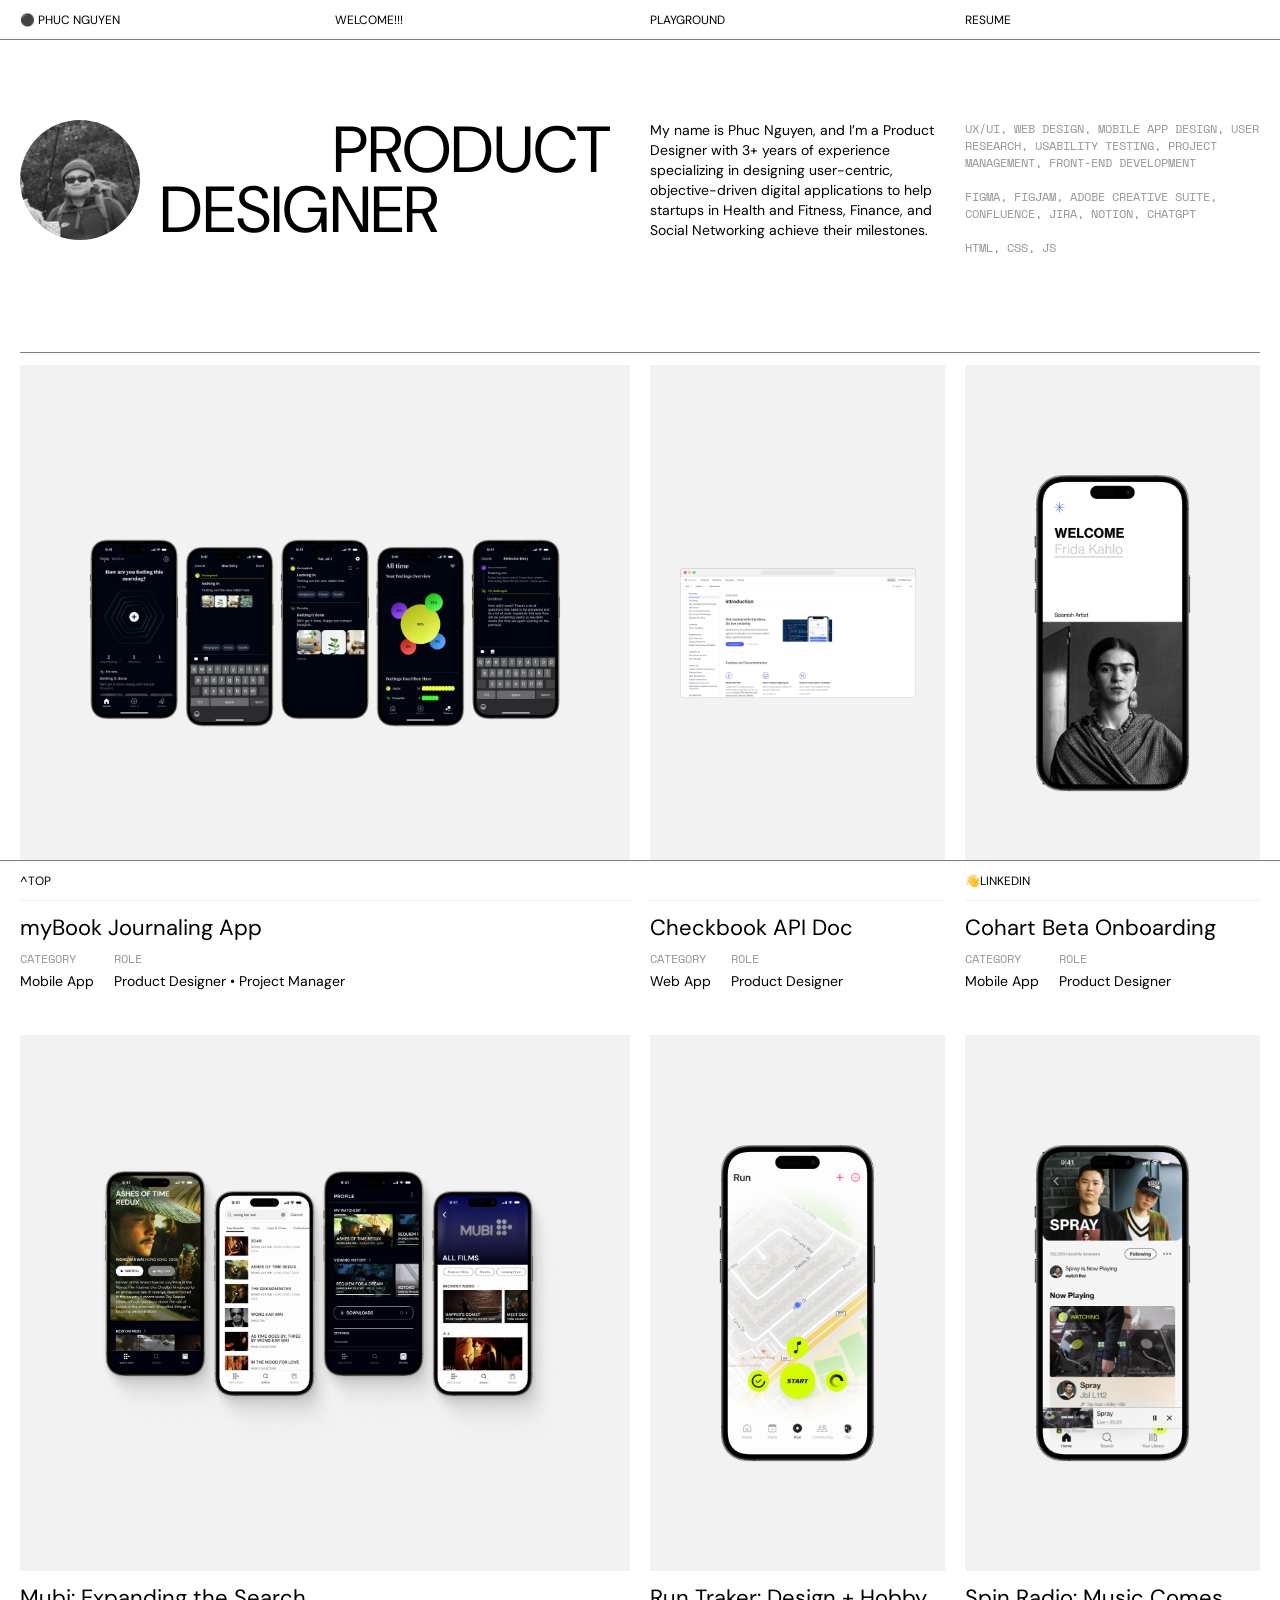
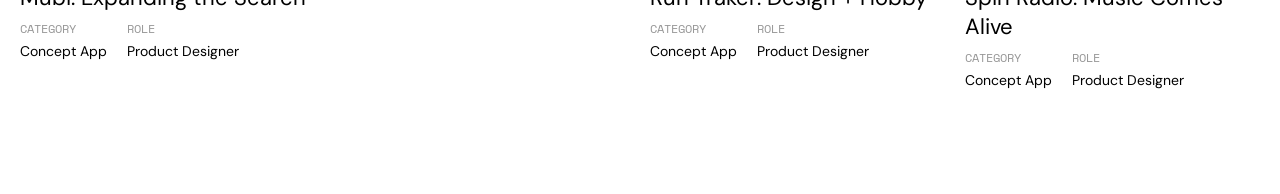
==== index.html @ a7c5190d "tab icon" ====
<!DOCTYPE html>
<html lang="en">

<head>
    <meta charset="UTF-8">
    <meta name="viewport" content="width=device-width, initial-scale=1.0">
    <title>Welcome</title>
    <link rel="stylesheet" href="./css/stylesheet.css">
    <link rel="preconnect" href="https://fonts.googleapis.com">
    <link rel="preconnect" href="https://fonts.gstatic.com" crossorigin>
    <link rel="preconnect" href="https://fonts.googleapis.com">
    <link rel="preconnect" href="https://fonts.gstatic.com" crossorigin>
    <link
        href="https://fonts.googleapis.com/css2?family=DM+Sans:ital,opsz,wght@0,9..40,100..1000;1,9..40,100..1000&family=Outfit:wght@100..900&family=Space+Mono:ital,wght@0,400;0,700;1,400;1,700&display=swap"
        rel="stylesheet">
    <link rel="preconnect" href="https://fonts.googleapis.com">
    <link rel="preconnect" href="https://fonts.gstatic.com" crossorigin>
    <link
        href="https://fonts.googleapis.com/css2?family=Outfit:wght@100..900&family=Space+Mono:ital,wght@0,400;0,700;1,400;1,700&display=swap"
        rel="stylesheet">
    <link rel="preconnect" href="https://fonts.googleapis.com">
    <link rel="preconnect" href="https://fonts.gstatic.com" crossorigin>
    <link href="https://fonts.googleapis.com/css2?family=Outfit:wght@100..900&display=swap" rel="stylesheet">

    <!-- Apple Touch Icons for iOS -->
    <link rel="apple-touch-icon" sizes="180x180" href="img/icon.png">
    <link rel="apple-touch-icon" sizes="120x120" href="img/icon.png">

    <!-- Favicon for Browsers -->
    <link rel="icon" href="img/icon.png" type="image/png">


</head>
<!--Can see on page-->

<body>
    <header>
        <nav class="top-nav">
            <div class="nav-item"><a href="index.html">⚫️ PHUC NGUYEN</a></div>
            <p class="h4">WELCOME!!!</p>
            <div class="nav-item"><a
                    href="https://www.figma.com/design/P93TA4HrNwf5TH4MnhS6Tv/Phuc-Nguyen%2FPortfolio?node-id=2656-624&t=YfxpwWRoj7cGax7I-1"
                    target="_blank">PLAYGROUND</a></div>
            <div class="nav-item"><a href="img/Phuc Nguyen Resume.pdf" target="_blank">RESUME</a></div>
        </nav>
    </header>

    <!--Hero-->
    <section class="hero">
        <div class="intro">
            <!-- <div class="hero-image"> -->
            <img src="img/landing/me.jpg" class="hero-image">
        <div class="intro-text">
            <h1 class="h1 product">PRODUCT</h1>
            <h1 class="h1 designer">DESIGNER</h1>
        </div>


        </div>

        <!-- <br> -->
        <!-- <div class="h1">
           Product Designer
           <p>Designer</p>

        </div> --> 

        <p class="p">
            My name is Phuc Nguyen, and I’m a Product Designer with 3+ years of experience specializing
            in designing user-centric, objective-driven digital applications to help startups in Health
            and Fitness, Finance, and Social Networking achieve their milestones.</p>
        <ul class="h3">
            <li>UX/UI, Web Design, Mobile App Design, User Research, Usability Testing,
                Project Management, front-end development</li>
            <br>
            <li>Figma, Figjam, Adobe Creative Suite, Confluence, Jira, Notion, ChatGPT</li>
            <br>
            <li>html, css, js</li>
        </ul>
        </div>
    </section>

    <div class="hairline"></div> <!-- Hairline -->

    <!--Works-->
    <div class="work" style="margin-bottom: 40px;">

        <!-- work 1 -->
        <a href="mybook.html" class="work-container"> <!-- Add your link here -->
            <div class="img-container"> <!-- image -->
                <img src="img/landing/mybook.png" class="img" alt="">
            </div>
            <div class="text-container">
                <h2 class="h2">myBook Journaling App</h2>
                <div>
                    <ul>
                        <div class="ul">
                            <li class="h3">category</li>
                            <li class="p">Mobile App</li>
                        </div>
                        <div class="ul">
                            <li class="h3">role</li>
                            <li class="p">Product Designer • Project Manager</li>
                        </div>
                    </ul>
                </div>
            </div>
        </a>

        <!-- work 2 -->
        <a href="checkbook.html" class="work-container">
            <div class="img-container"> <!-- image -->
                <img src="img/landing/checkbook.png" class="img" alt="">
            </div>
            <div class="text-container">
                <h2 class="h2">Checkbook API Doc</h2>
                <div>
                    <ul>
                        <div class="ul">
                            <li class="h3">category</li>
                            <li class="p">Web App</li>
                        </div>
                        <div class="ul">
                            <li class="h3">role</li>
                            <li class="p">Product Designer</li>
                        </div>
                    </ul>
                </div>
            </div>
        </a>

        <!-- work 3 -->
        <a href="cohart.html" class="work-container">
            <div class="img-container"> <!-- image -->
                <img src="img/landing/cohart.png" class="img-phone" alt="">
            </div>
            <div class="text-container">
                <h2 class="h2">Cohart Beta Onboarding</h2>
                <div>
                    <ul>
                        <div class="ul">
                            <li class="h3">category</li>
                            <li class="p">Mobile App</li>
                        </div>
                        <div class="ul">
                            <li class="h3">role</li>
                            <li class="p">Product Designer</li>
                        </div>
                    </ul>
                </div>
            </div>
        </a>

        <!-- playground 1 -->
        <a href="https://www.figma.com/proto/P93TA4HrNwf5TH4MnhS6Tv/Phuc-Nguyen%2FPortfolio?node-id=1320-163&node-type=frame&t=c5INJqSj7ePVkSv0-1&scaling=scale-down-width&content-scaling=fixed&page-id=1320%3A162&starting-point-node-id=1320%3A163"
            target="_blank" class="work-container">
            <div class="img-container"> <!-- image -->
                <img src="img/landing/mubi.png" class="img" alt="">
            </div>
            <div class="text-container">
                <h2 class="h2">Mubi: Expanding the Search</h2>
                <div>
                    <ul>
                        <div class="ul">
                            <li class="h3">category</li>
                            <li class="p">Concept App</li>
                        </div>
                        <div class="ul">
                            <li class="h3">role</li>
                            <li class="p">Product Designer</li>
                        </div>
                    </ul>
                </div>
            </div>
        </a>
        <!-- playground 2 -->
        <a href="https://www.figma.com/proto/P93TA4HrNwf5TH4MnhS6Tv/Phuc-Nguyen%2FPortfolio?node-id=1816-408&node-type=frame&t=MSWX84ubaeGsypsk-1&scaling=scale-down-width&content-scaling=fixed&page-id=1816%3A287"
            target="_blank" class="work-container">
            <div class="img-container"> <!-- image -->
                <img src="img/landing/run.png" class="img-phone" alt="">
            </div>
            <div class="text-container">
                <h2 class="h2">Run Traker: Design + Hobby</h2>
                <div>
                    <ul>
                        <div class="ul">
                            <li class="h3">category</li>
                            <li class="p">Concept App</li>
                        </div>
                        <div class="ul">
                            <li class="h3">role</li>
                            <li class="p">Product Designer</li>
                        </div>
                    </ul>
                </div>
            </div>
        </a>

        <!-- playground 3 -->
        <a href="https://www.figma.com/proto/P93TA4HrNwf5TH4MnhS6Tv/Phuc-Nguyen%2FPortfolio?node-id=1107-393&node-type=frame&t=olcJNpXQMCmKsLoS-1&scaling=scale-down-width&content-scaling=fixed&page-id=886%3A209"
            target="_blank" class="work-container">
            <div class="img-container"> <!-- image -->
                <img src="img/landing/spin.png" class="img-phone" alt="">
            </div>
            <div class="text-container">
                <h2 class="h2">Spin Radio: Music Comes Alive</h2>
                <div>
                    <ul>
                        <div class="ul">
                            <li class="h3">category</li>
                            <li class="p">Concept App</li>
                        </div>
                        <div class="ul">
                            <li class="h3">role</li>
                            <li class="p">Product Designer</li>
                        </div>
                    </ul>
                </div>
            </div>
        </a>
    </div>



    <!--footer-->
    <footer class="footer-nav">
        <div class="nav-button">
            <p class="h4">^TOP</p>
        </div>
        <div class="nav-item"><a href="_blank"></a></div>
        <div class="nav-item"><a href="_blank"></a></div>
        <div class="nav-item"><a href="https://www.linkedin.com/in/phucngyn/" target="_blank">👋LINKEDIN</a></div>
    </footer>

    <script src="js/index.js">
        document.querySelector('.nav-button').addEventListener('click', function () {
            window.scrollTo({
                top: 0,
                behavior: 'smooth'
            });
        });
    </script>




    </section>

</html>
---- css/stylesheet.css ----
body {
    background-color: #ffffff;
    margin: 0;
    padding: 0;
}

.h1 {
    font-size: 65px;
    font-weight: 400;
    font-family: 'dm sans';
    line-height: 60px;
    color: #000000;
    margin: 0;
}

.checkbook-h1 {
    font-size: 65px;
    font-weight: 400;
    font-family: 'dm sans';
    line-height: 60px;
    color: #000000;
    margin: 0;
}


.h2 {
    font-size: 22px;
    font-weight: 400;
    font-family: 'dm sans';
    color: #000;
    margin-top: 12px;
    margin-bottom: 8px;
}

.h3 {
    text-transform: uppercase;
    font-size: 12px;
    font-weight: 400;
    font-family: 'space mono';
    line-height: auto;
    color: #979797;
    margin-bottom: 4px;
}

.h4 {
    text-transform: uppercase;
    font-size: 12px;
    font-weight: 400;
    font-family: 'dm sans';
    line-height: auto;
    color: #000
}

.p {
    font-size: 14px;
    font-weight: 400;
    font-family: 'dm sans';
    line-height: 20px;
    margin-bottom: 4px;
    margin-top: 0px;
    color: #000
}

ul {
    list-style-type: none;
    /* Removes bullet points */
    padding-left: 0;
    /* Optionally remove default padding */
    margin: 0;
    /* Optionally remove default margin */
    gap: 8px;
}

ol {
    list-style-type: none;
    padding: 0;
    margin: 0;
}

.hairline {
    padding: 0px;
    height: 1px;
    background-color: #808080;
    margin: 12px 20px;

}

.footer-nav {
    display: grid;
    /* Change to flex for easier padding control */
    grid-template-columns: repeat(4, 1fr);
    gap: 20px;

    align-items: center;

    position: fixed;
    bottom: 0;

    padding: 0 20px;
    width: 100%;
    height: 40px;
    box-sizing: border-box;
    /* Apply this globally */

    background-color: #ffffff;
    border-top: 1px solid #808080;
}


.top-nav {
    display: grid;
    grid-template-columns: repeat(4, 1fr);
    gap: 20px;

    position: fixed;
    top: 0;

    width: 100%;
    height: 40px;
    padding: 0px 20px;
    box-sizing: border-box;

    background-color: #ffffff;
    align-items: center;
    border-bottom: 1px solid #808080;
    z-index: 1000;
}

.nav-item {
    font-size: 12px;
    font-family: 'dm sans';
    font-weight: 400;
    text-decoration: none;
    color: #000;
}

.nav-item a {
    text-decoration: none;
    color: #000000;
}

.nav-item:hover {
    text-decoration: underline;
    /* Underline on hover */
}

.nav-button {
    background: none;
    /* Remove default button styles */
    border: none;
    /* Remove border */
    cursor: pointer;
    /* Change cursor to pointer */
    font-size: inherit;
    /* Inherit font size from parent */
    text-decoration: none;
    /* Remove underline from text */
    color: #000;
    /* Set the text color */
}

.nav-button:hover {
    text-decoration: underline;
    /* Underline on hover */
}

.hero {
    display: grid;
    /* Use grid layout */
    /* grid-template-columns: repeat(4, 1fr); */
    grid-template-columns:calc(50% - 10px) calc(25% - 15px) calc(25% - 15px);

    /* Four equal columns */
    gap: 20px;
    /* Space between the columns */

    margin-top: 40px;
    padding: 80px 20px;
    box-sizing: border-box;

    width: 100%;
    /* Full width of the container */
    background-color: #fff;
}

/* .container {
    width: 100%;
    padding-left: 20px;
    background-color: #ff0000;
} */

.intro {
    display: flex;
    align-items: top;
    padding-right: 20px;
    gap: 20px;
}


.intro-text {
    display: flex;
    flex-direction: column; /* Stack "Product" and "Designer" vertically */
    justify-content: flex-start;
    flex-grow: 1; /* Ensures this div grows to fill available space */
    /* z-index: 1; */
}

.product {
    text-align: right;
}

.designer {
    text-align: left;
}

work.hero {
    width: 100%;
    height: 720px;
    object-fit: contain;

}

.hero-image {
    width: 120px;
    height: 120px;
    background-color: #000000;
    border-radius: 50%;
    /* position: absolute; */
    z-index: 2;
    /* overflow: hidden; */
}

.hero-image img {
    width: 100%;
    height: 100%;
    object-fit: cover;
}


.work {
    display: grid;
    /* grid-template-columns: 50% 25% 25%; */
    /* grid-template-columns: 1fr 1fr 1fr; */
    grid-template-columns:calc(50% - 10px) calc(25% - 15px) calc(25% - 15px);


    column-gap: 20px;
    row-gap: 40px;
    padding-left: 20px;
    padding-right: 20px;
    /* margin-bottom: 80px; */
    padding-bottom: 60px;

    background-color: #fff;

    align-items: top;
    overflow: hidden;

    box-sizing: border-box;
    width: 100%;

}

.work-container {
    text-decoration: none;
    color: inherit;
    transition: background-color 0.6s;

}

.work-container:hover .img,
.work-container:hover .img-phone {
    transform: scale(1.1);
    /* Scale image on hover */
    transition: transform 0.6s cubic-bezier(0.25, 1, 0.5, 1);

}

.img-container {
    background-color: #f2f2f2;
    width: 100%;
    height: 536px;
    display: flex;
    /* Enable Flexbox */
    justify-content: center;
    /* Center horizontally */
    align-items: center;
    /* Center vertically */
    transition: background-color 0.3s;
    /* Smooth transition for background color */

}

.img {
    width: 80%;
    height: 80%;
    object-fit: contain; 

}

.img-phone {
    width: 60%;
    height: 60%;
    object-fit: contain;


}

.text-container {
    display: flex;
    width: 100%;
    flex-direction: column; 
/* stack elements verticaly ^ */
}

.text-container ul {
    display: flex;
    gap: 20px;
}


/* Individual background colors on hover using nth-of-type */
.work-container:nth-of-type(1):hover .img-container {
    background-color: #000510;
    /* Color for work 1 */
}

.work-container:nth-of-type(2):hover .img-container {
    background-color: #99A8FF;
    /* Color for work 2 */
}

.work-container:nth-of-type(3):hover .img-container {
    background-color: #E6FF00;
    /* Color for work 3 */
}

.work-container:nth-of-type(4):hover .img-container {
    background-color: #001489;
    /* Color for work 4 */
}

.work-container:nth-of-type(5):hover .img-container {
    background-color: #FA3B89;
    /* Color for work 5 */
}

.work-container:nth-of-type(6):hover .img-container {
    background-color: #99A8A8;
    /* Color for work 6 */
}

/* Mobile Styles */
@media (max-width: 768px) {
    .hero {
        display: flex !important;
        flex-direction: column !important;
        padding: 40px 20px !important;
        position: relative; /* Required for layering */

        
    }

    .intro {
        flex-direction: column !important;
        align-items: left !important;
        gap: 20px !important;
        padding-right: 0;
        position: relative; /* Keeps the text and image in the same flow */

    }

    .intro-text {
        display: flex;
        align-items: left !important;
        text-align: left !important;
        padding-right: 0 !important;
        z-index: 2;
        position: relative; /* Allows it to overlap the image */
        mix-blend-mode: difference; /* Inverts text color based on background */
        
    }

    .product{
        text-align: right !important;
        color: #fff; /* Ensure text is visible and inverted over image */

    }

    .designer {
        text-align: left;
        color: #fff; /* Ensure text is visible and inverted over image */


    }

    .hero-image {
        position: absolute;
        z-index: 1;

        /* margin-bottom: 20px !important; */
    }

    .work {
        display: flex !important;
        flex-direction: column !important;
        padding: 40px 20px !important;
    }

    .img-container {
        background-color: #f2f2f2;
        width: 100%;
        height: calc(536px * 0.7);
        display: flex;
        /* Enable Flexbox */
        justify-content: center;
        /* Center horizontally */
        align-items: center;
        /* Center vertically */
        transition: background-color 0.3s;
        /* Smooth transition for background color */
    
    }
    
    .img-phone {
        width: 80%;
        height: 80%;
        object-fit: contain;
    }

    .text-container ul {
        display: flex;
        justify-content: space-between;
    }

    .top-nav {
        display: flex;
        justify-content: space-between;
        /* gap: 20px; */
    
        position: fixed;
        top: 0;
    
        width: 100%;
        padding: 0px 20px;
        box-sizing: border-box;
    
        background-color: #ffffff;
        align-items: top;
        border-bottom: 1px solid #808080;
        z-index: 1000;
    }
}
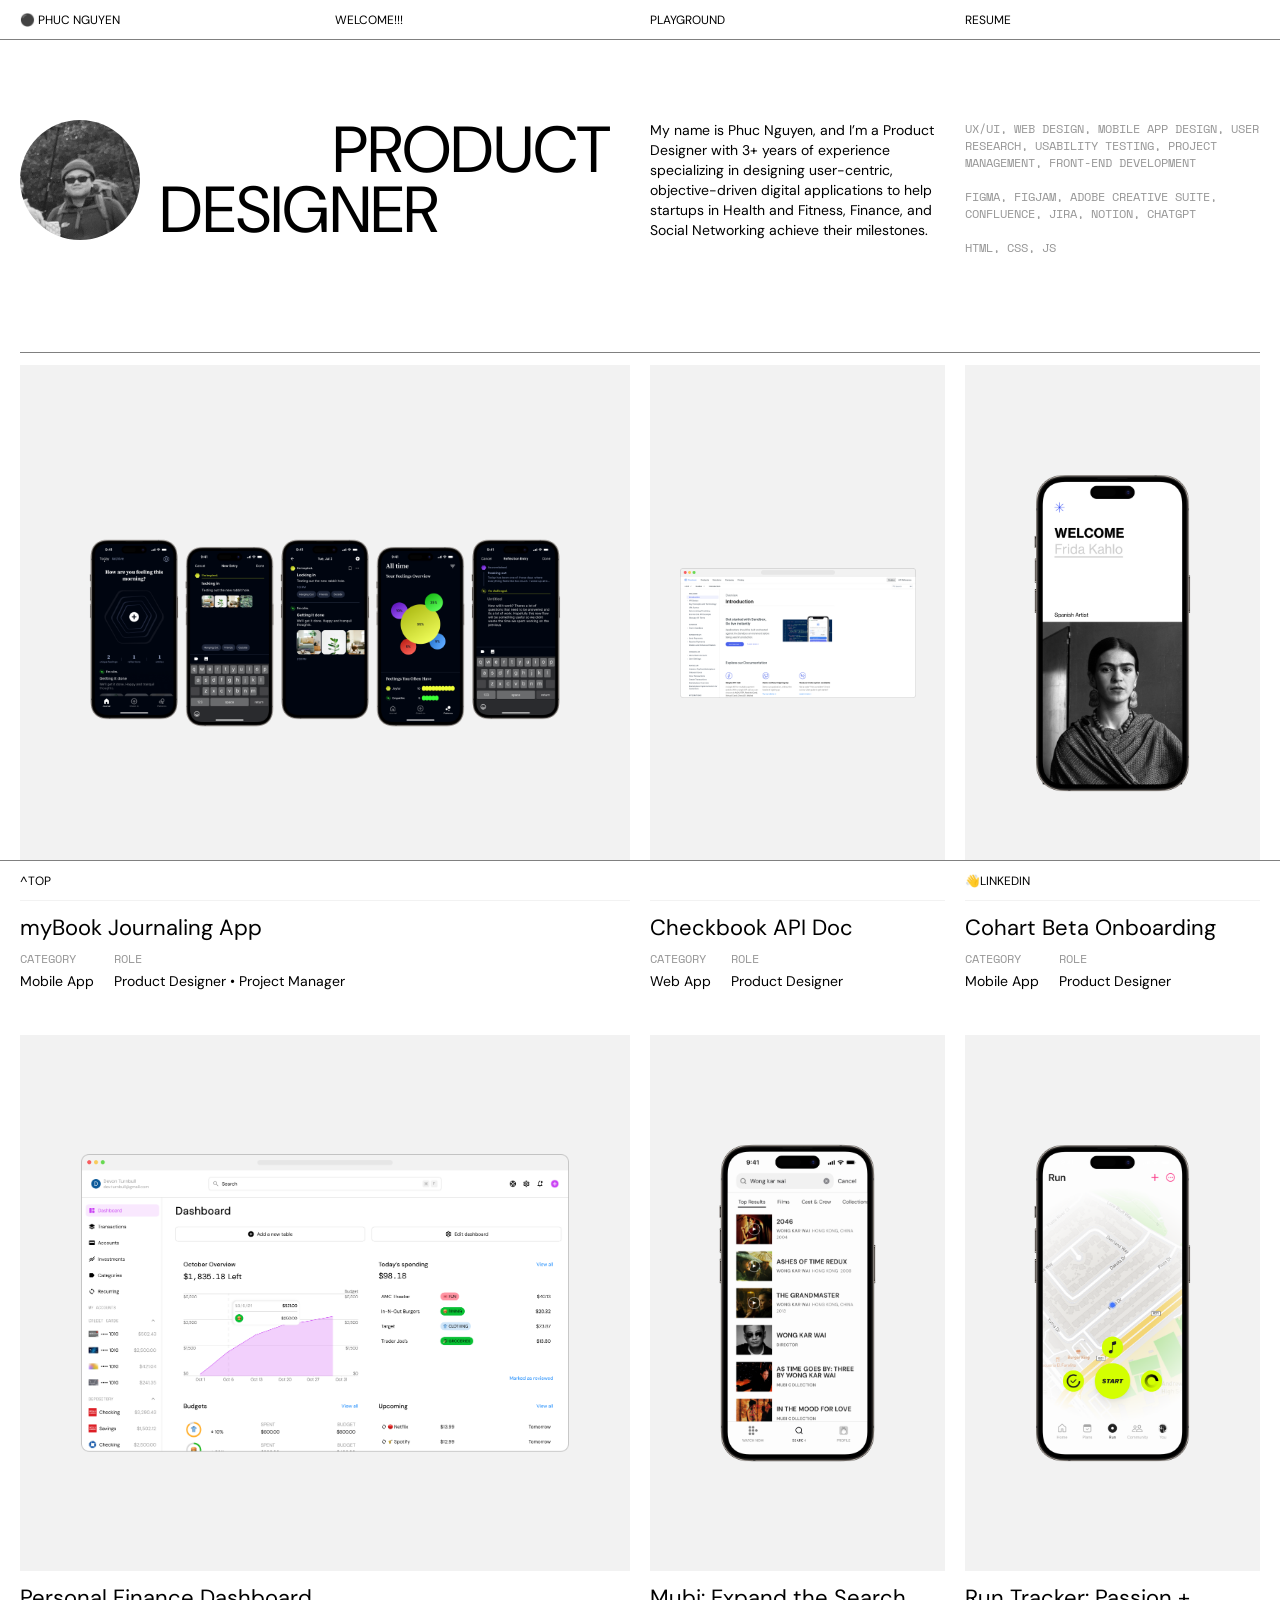
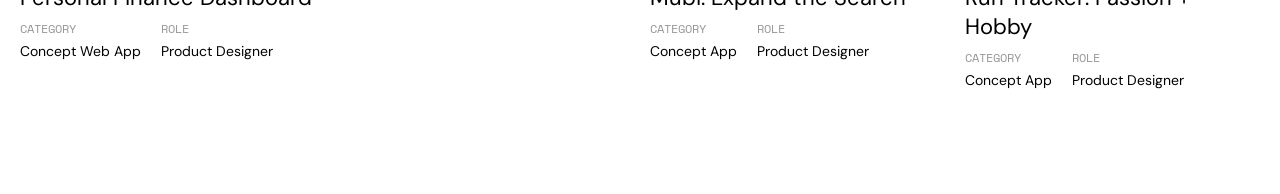
==== commit a18eb5e7: "personal finance dashboard project" ====
--- a/index.html
+++ b/index.html
@@ -41,7 +41,7 @@
             <div class="nav-item"><a
                     href="https://www.figma.com/design/P93TA4HrNwf5TH4MnhS6Tv/Phuc-Nguyen%2FPortfolio?node-id=2656-624&t=YfxpwWRoj7cGax7I-1"
                     target="_blank">PLAYGROUND</a></div>
-            <div class="nav-item"><a href="img/Phuc Nguyen Resume.pdf" target="_blank">RESUME</a></div>
+            <div class="nav-item"><a href="img/Phuc Nguyen_Resume.pdf" target="_blank">RESUME</a></div>
         </nav>
     </header>
 
@@ -152,13 +152,34 @@
         </a>
 
         <!-- playground 1 -->
-        <a href="https://www.figma.com/proto/P93TA4HrNwf5TH4MnhS6Tv/Phuc-Nguyen%2FPortfolio?node-id=1320-163&node-type=frame&t=c5INJqSj7ePVkSv0-1&scaling=scale-down-width&content-scaling=fixed&page-id=1320%3A162&starting-point-node-id=1320%3A163"
+        <a href="finance_dashboard.html" class="work-container">
+            <div class="img-container"> <!-- image -->
+                <img src="img/landing/money.png" class="img" alt="">
+            </div>
+            <div class="text-container">
+                <h2 class="h2">Personal Finance Dashboard</h2>
+                <div>
+                    <ul>
+                        <div class="ul">
+                            <li class="h3">category</li>
+                            <li class="p">Concept Web App</li>
+                        </div>
+                        <div class="ul">
+                            <li class="h3">role</li>
+                            <li class="p">Product Designer</li>
+                        </div>
+                    </ul>
+                </div>
+            </div>
+        </a>
+        <!-- playground 2 -->
+        <a href="https://www.figma.com/proto/P93TA4HrNwf5TH4MnhS6Tv/PlayGround?node-id=1320-163&node-type=frame&t=fpwpwzxgmNBhKIVn-1&scaling=scale-down-width&content-scaling=fixed&page-id=1320%3A162&starting-point-node-id=1320%3A163"
             target="_blank" class="work-container">
             <div class="img-container"> <!-- image -->
-                <img src="img/landing/mubi.png" class="img" alt="">
-            </div>
-            <div class="text-container">
-                <h2 class="h2">Mubi: Expanding the Search</h2>
+                <img src="img/landing/mubi phone.png" class="img-phone" alt="">
+            </div>
+            <div class="text-container">
+                <h2 class="h2">Mubi: Expand the Search</h2>
                 <div>
                     <ul>
                         <div class="ul">
@@ -173,37 +194,15 @@
                 </div>
             </div>
         </a>
-        <!-- playground 2 -->
-        <a href="https://www.figma.com/proto/P93TA4HrNwf5TH4MnhS6Tv/Phuc-Nguyen%2FPortfolio?node-id=1816-408&node-type=frame&t=MSWX84ubaeGsypsk-1&scaling=scale-down-width&content-scaling=fixed&page-id=1816%3A287"
+
+        <!-- playground 3 -->
+        <a href="https://www.figma.com/proto/P93TA4HrNwf5TH4MnhS6Tv/PlayGround?node-id=1816-408&node-type=frame&t=L1zTEMSVwEhEXox9-1&scaling=scale-down-width&content-scaling=fixed&page-id=1816%3A287"
             target="_blank" class="work-container">
             <div class="img-container"> <!-- image -->
                 <img src="img/landing/run.png" class="img-phone" alt="">
             </div>
             <div class="text-container">
-                <h2 class="h2">Run Traker: Design + Hobby</h2>
-                <div>
-                    <ul>
-                        <div class="ul">
-                            <li class="h3">category</li>
-                            <li class="p">Concept App</li>
-                        </div>
-                        <div class="ul">
-                            <li class="h3">role</li>
-                            <li class="p">Product Designer</li>
-                        </div>
-                    </ul>
-                </div>
-            </div>
-        </a>
-
-        <!-- playground 3 -->
-        <a href="https://www.figma.com/proto/P93TA4HrNwf5TH4MnhS6Tv/Phuc-Nguyen%2FPortfolio?node-id=1107-393&node-type=frame&t=olcJNpXQMCmKsLoS-1&scaling=scale-down-width&content-scaling=fixed&page-id=886%3A209"
-            target="_blank" class="work-container">
-            <div class="img-container"> <!-- image -->
-                <img src="img/landing/spin.png" class="img-phone" alt="">
-            </div>
-            <div class="text-container">
-                <h2 class="h2">Spin Radio: Music Comes Alive</h2>
+                <h2 class="h2">Run Tracker: Passion + Hobby</h2>
                 <div>
                     <ul>
                         <div class="ul">
--- a/css/stylesheet.css
+++ b/css/stylesheet.css
@@ -336,19 +336,21 @@
 }
 
 .work-container:nth-of-type(4):hover .img-container {
+    background-color: #E599FF;
+    /* Color for work 4 */
+}
+
+.work-container:nth-of-type(5):hover .img-container {
     background-color: #001489;
-    /* Color for work 4 */
-}
-
-.work-container:nth-of-type(5):hover .img-container {
+    /* Color for work 5 */
+}
+
+
+.work-container:nth-of-type(6):hover .img-container {
     background-color: #FA3B89;
-    /* Color for work 5 */
-}
-
-.work-container:nth-of-type(6):hover .img-container {
-    background-color: #99A8A8;
     /* Color for work 6 */
 }
+
 
 /* Mobile Styles */
 @media (max-width: 768px) {
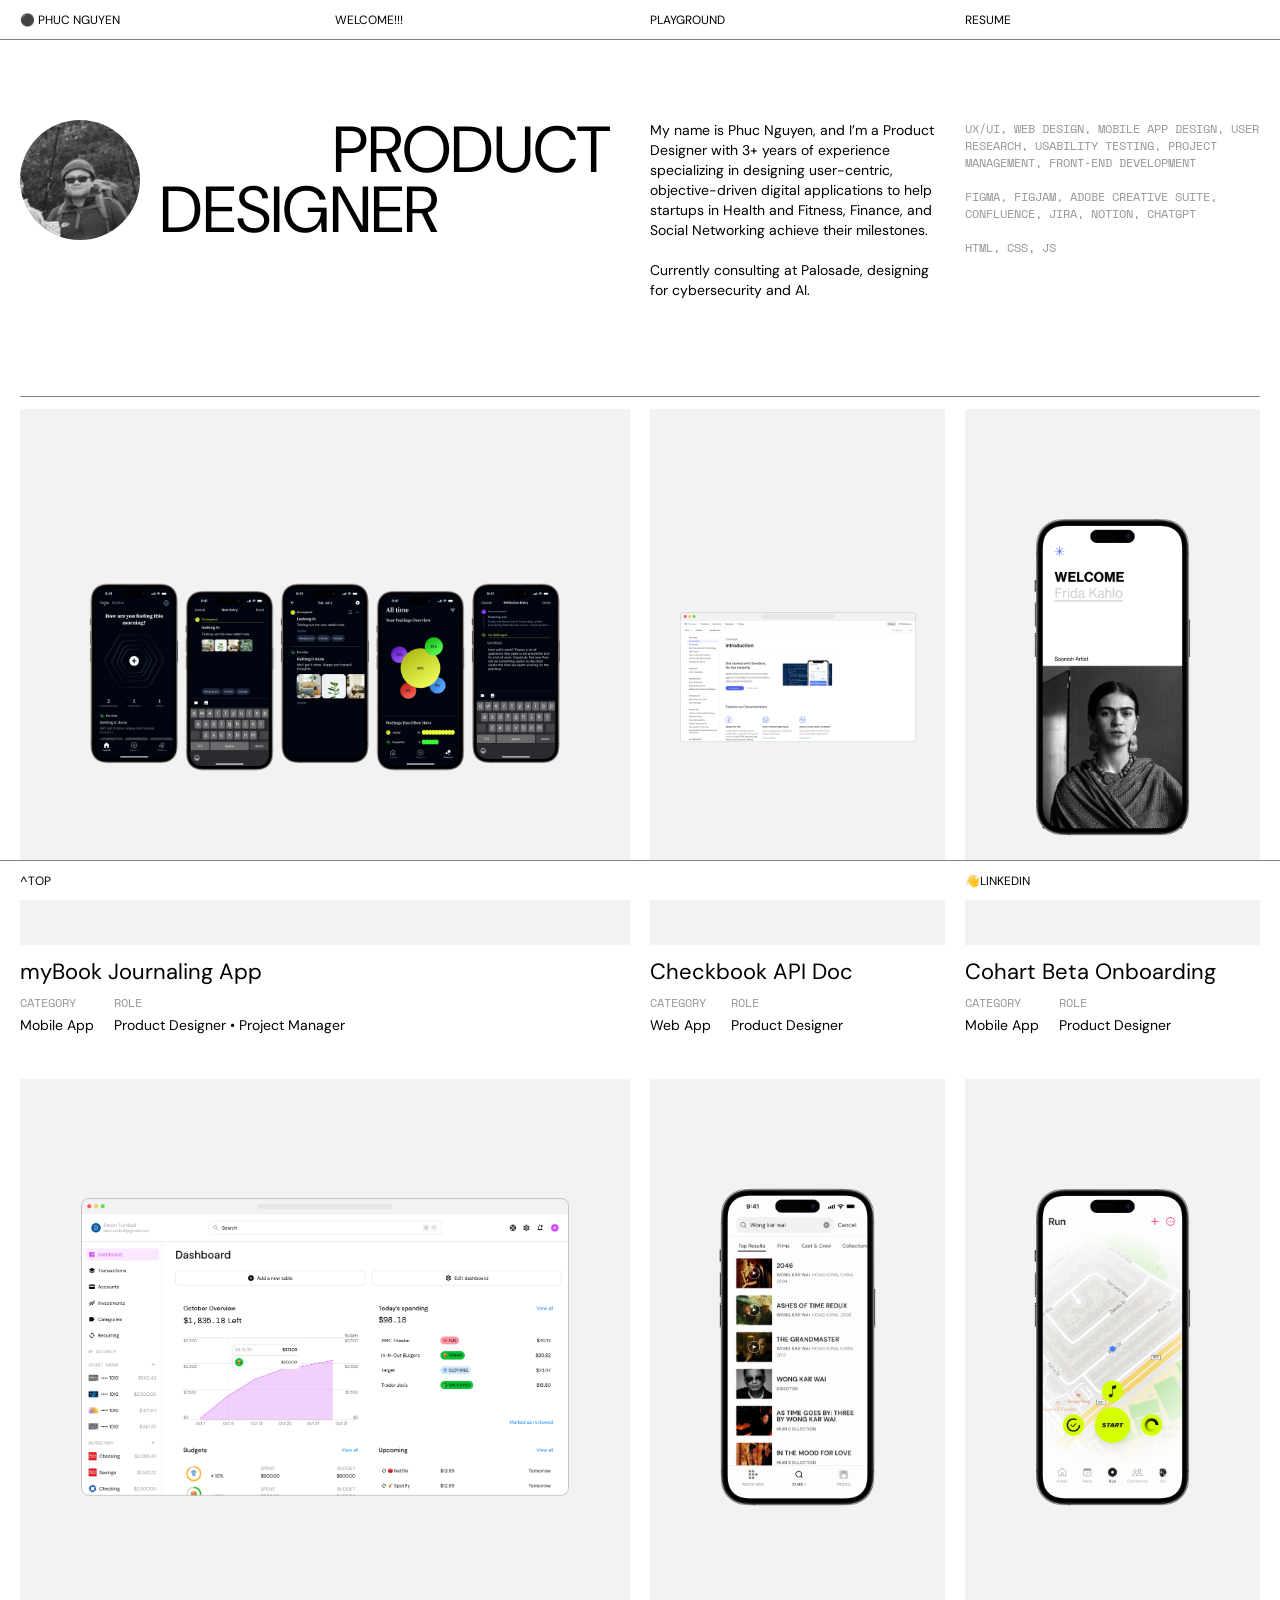
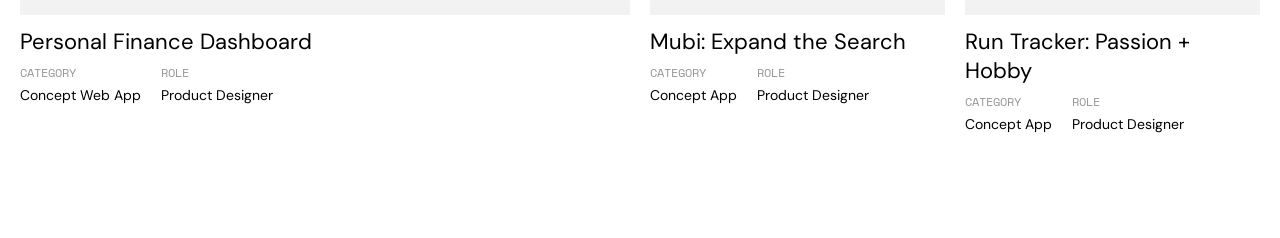
==== commit 339f0f1e: "bio update" ====
--- a/index.html
+++ b/index.html
@@ -65,10 +65,14 @@
 
         </div> --> 
 
-        <p class="p">
+        <ul class="p">
+            <li>
             My name is Phuc Nguyen, and I’m a Product Designer with 3+ years of experience specializing
             in designing user-centric, objective-driven digital applications to help startups in Health
-            and Fitness, Finance, and Social Networking achieve their milestones.</p>
+            and Fitness, Finance, and Social Networking achieve their milestones.</li>
+            <br>
+            <li>Currently consulting at Palosade, designing for cybersecurity and AI.</li>
+        </ul>
         <ul class="h3">
             <li>UX/UI, Web Design, Mobile App Design, User Research, Usability Testing,
                 Project Management, front-end development</li>
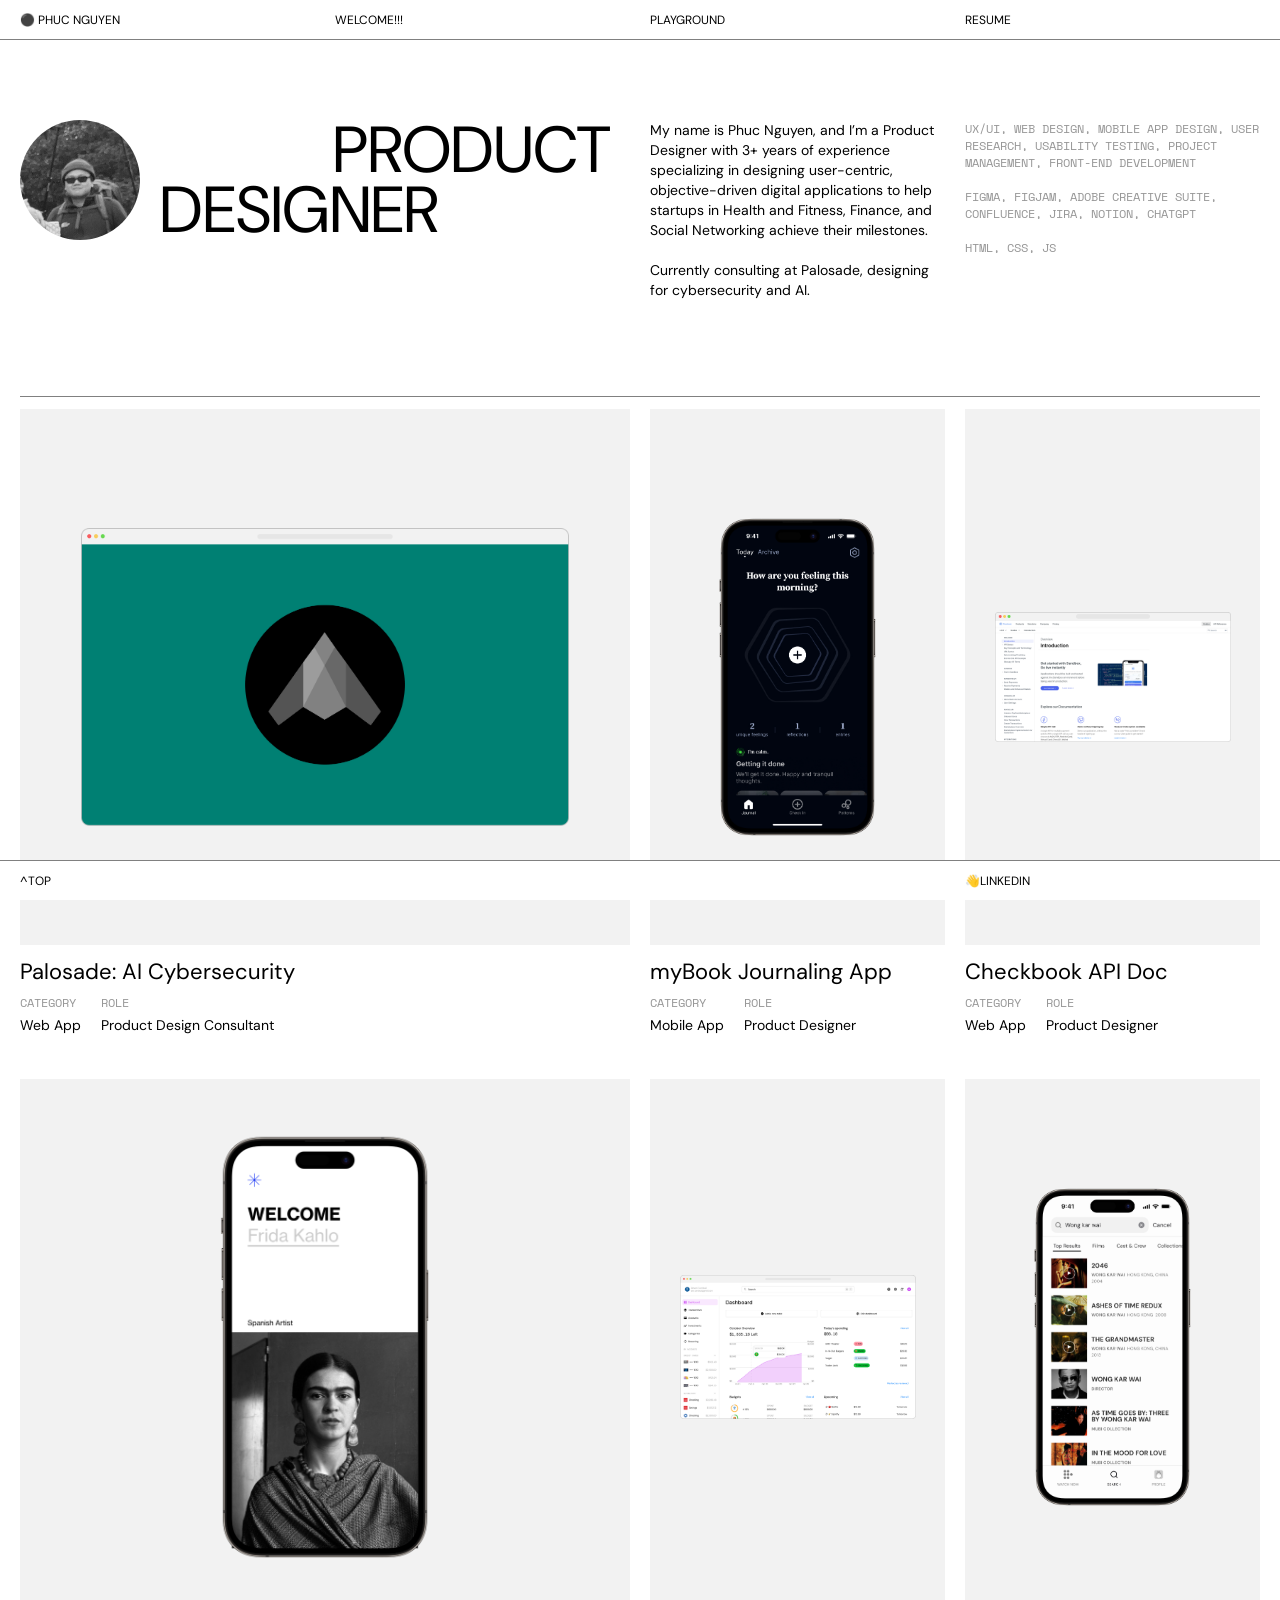
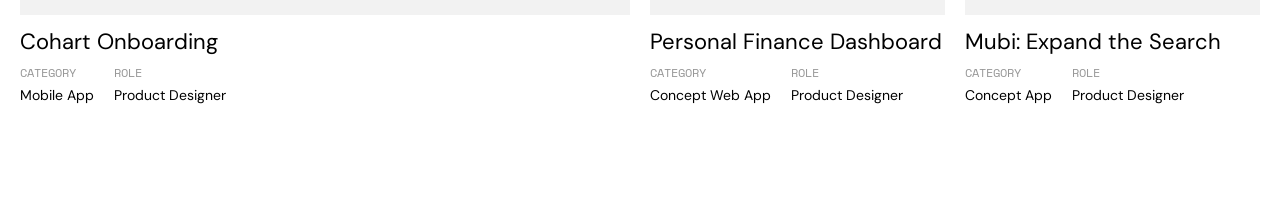
==== commit 4ab48b10: "palosade and image updates" ====
--- a/index.html
+++ b/index.html
@@ -90,9 +90,31 @@
     <div class="work" style="margin-bottom: 40px;">
 
         <!-- work 1 -->
-        <a href="mybook.html" class="work-container"> <!-- Add your link here -->
-            <div class="img-container"> <!-- image -->
-                <img src="img/landing/mybook.png" class="img" alt="">
+        <a href="palosade.html" class="work-container"> <!-- Add your link here -->
+            <div class="img-container"> <!-- image -->
+                <img src="img/landing/palosade.png" class="img" alt="">
+            </div>
+            <div class="text-container">
+                <h2 class="h2">Palosade: AI Cybersecurity</h2>
+                <div>
+                    <ul>
+                        <div class="ul">
+                            <li class="h3">category</li>
+                            <li class="p">Web App</li>
+                        </div>
+                        <div class="ul">
+                            <li class="h3">role</li>
+                            <li class="p">Product Design Consultant</li>
+                        </div>
+                    </ul>
+                </div>
+            </div>
+        </a>
+
+        <!-- work 2 -->
+        <a href="mybook.html" class="work-container">
+            <div class="img-container"> <!-- image -->
+                <img src="img/landing/mybook phone.png" class="img-phone" alt="">
             </div>
             <div class="text-container">
                 <h2 class="h2">myBook Journaling App</h2>
@@ -104,14 +126,14 @@
                         </div>
                         <div class="ul">
                             <li class="h3">role</li>
-                            <li class="p">Product Designer • Project Manager</li>
-                        </div>
-                    </ul>
-                </div>
-            </div>
-        </a>
-
-        <!-- work 2 -->
+                            <li class="p">Product Designer</li>
+                        </div>
+                    </ul>
+                </div>
+            </div>
+        </a>
+
+        <!-- work 3 -->
         <a href="checkbook.html" class="work-container">
             <div class="img-container"> <!-- image -->
                 <img src="img/landing/checkbook.png" class="img" alt="">
@@ -133,13 +155,12 @@
             </div>
         </a>
 
-        <!-- work 3 -->
         <a href="cohart.html" class="work-container">
             <div class="img-container"> <!-- image -->
-                <img src="img/landing/cohart.png" class="img-phone" alt="">
-            </div>
-            <div class="text-container">
-                <h2 class="h2">Cohart Beta Onboarding</h2>
+                <img src="img/landing/cohart.png" class="img" alt="">
+            </div>
+            <div class="text-container">
+                <h2 class="h2">Cohart Onboarding</h2>
                 <div>
                     <ul>
                         <div class="ul">
@@ -154,8 +175,7 @@
                 </div>
             </div>
         </a>
-
-        <!-- playground 1 -->
+        <!-- playground 2 -->
         <a href="finance_dashboard.html" class="work-container">
             <div class="img-container"> <!-- image -->
                 <img src="img/landing/money.png" class="img" alt="">
@@ -176,7 +196,8 @@
                 </div>
             </div>
         </a>
-        <!-- playground 2 -->
+
+        <!-- playground 3 -->
         <a href="https://www.figma.com/proto/P93TA4HrNwf5TH4MnhS6Tv/PlayGround?node-id=1320-163&node-type=frame&t=fpwpwzxgmNBhKIVn-1&scaling=scale-down-width&content-scaling=fixed&page-id=1320%3A162&starting-point-node-id=1320%3A163"
             target="_blank" class="work-container">
             <div class="img-container"> <!-- image -->
@@ -198,29 +219,7 @@
                 </div>
             </div>
         </a>
-
-        <!-- playground 3 -->
-        <a href="https://www.figma.com/proto/P93TA4HrNwf5TH4MnhS6Tv/PlayGround?node-id=1816-408&node-type=frame&t=L1zTEMSVwEhEXox9-1&scaling=scale-down-width&content-scaling=fixed&page-id=1816%3A287"
-            target="_blank" class="work-container">
-            <div class="img-container"> <!-- image -->
-                <img src="img/landing/run.png" class="img-phone" alt="">
-            </div>
-            <div class="text-container">
-                <h2 class="h2">Run Tracker: Passion + Hobby</h2>
-                <div>
-                    <ul>
-                        <div class="ul">
-                            <li class="h3">category</li>
-                            <li class="p">Concept App</li>
-                        </div>
-                        <div class="ul">
-                            <li class="h3">role</li>
-                            <li class="p">Product Designer</li>
-                        </div>
-                    </ul>
-                </div>
-            </div>
-        </a>
+  
     </div>
 
 
--- a/css/stylesheet.css
+++ b/css/stylesheet.css
@@ -321,33 +321,51 @@
 
 /* Individual background colors on hover using nth-of-type */
 .work-container:nth-of-type(1):hover .img-container {
+    background-color: #00332E;
+
+    /* Color for work 1 */
+}
+
+.work-container:nth-of-type(2):hover .img-container {
     background-color: #000510;
-    /* Color for work 1 */
-}
-
-.work-container:nth-of-type(2):hover .img-container {
+
+    /* Color for work 2 */
+}
+
+.work-container:nth-of-type(3):hover .img-container {
     background-color: #99A8FF;
-    /* Color for work 2 */
-}
-
-.work-container:nth-of-type(3):hover .img-container {
+
+    /* Color for work 3 */
+}
+
+.work-container:nth-of-type(4):hover .img-container {
+    background-color: #00332E;
     background-color: #E6FF00;
-    /* Color for work 3 */
-}
-
-.work-container:nth-of-type(4):hover .img-container {
+
+
+    /* Color for work 4 */
+}
+
+.work-container:nth-of-type(5):hover .img-container {
     background-color: #E599FF;
-    /* Color for work 4 */
-}
-
-.work-container:nth-of-type(5):hover .img-container {
+
+
+    /* Color for work 5 */
+}
+
+
+.work-container:nth-of-type(6):hover .img-container {
     background-color: #001489;
-    /* Color for work 5 */
-}
-
-
-.work-container:nth-of-type(6):hover .img-container {
-    background-color: #FA3B89;
+    /* Color for work 6 */
+}
+
+.work-container:nth-of-type(7):hover .img-container {
+    background-color: #F8408A;
+    /* Color for work 6 */
+}
+
+.work-container:nth-of-type(8):hover .img-container {
+    background-color: #A5B3B2;
     /* Color for work 6 */
 }
 
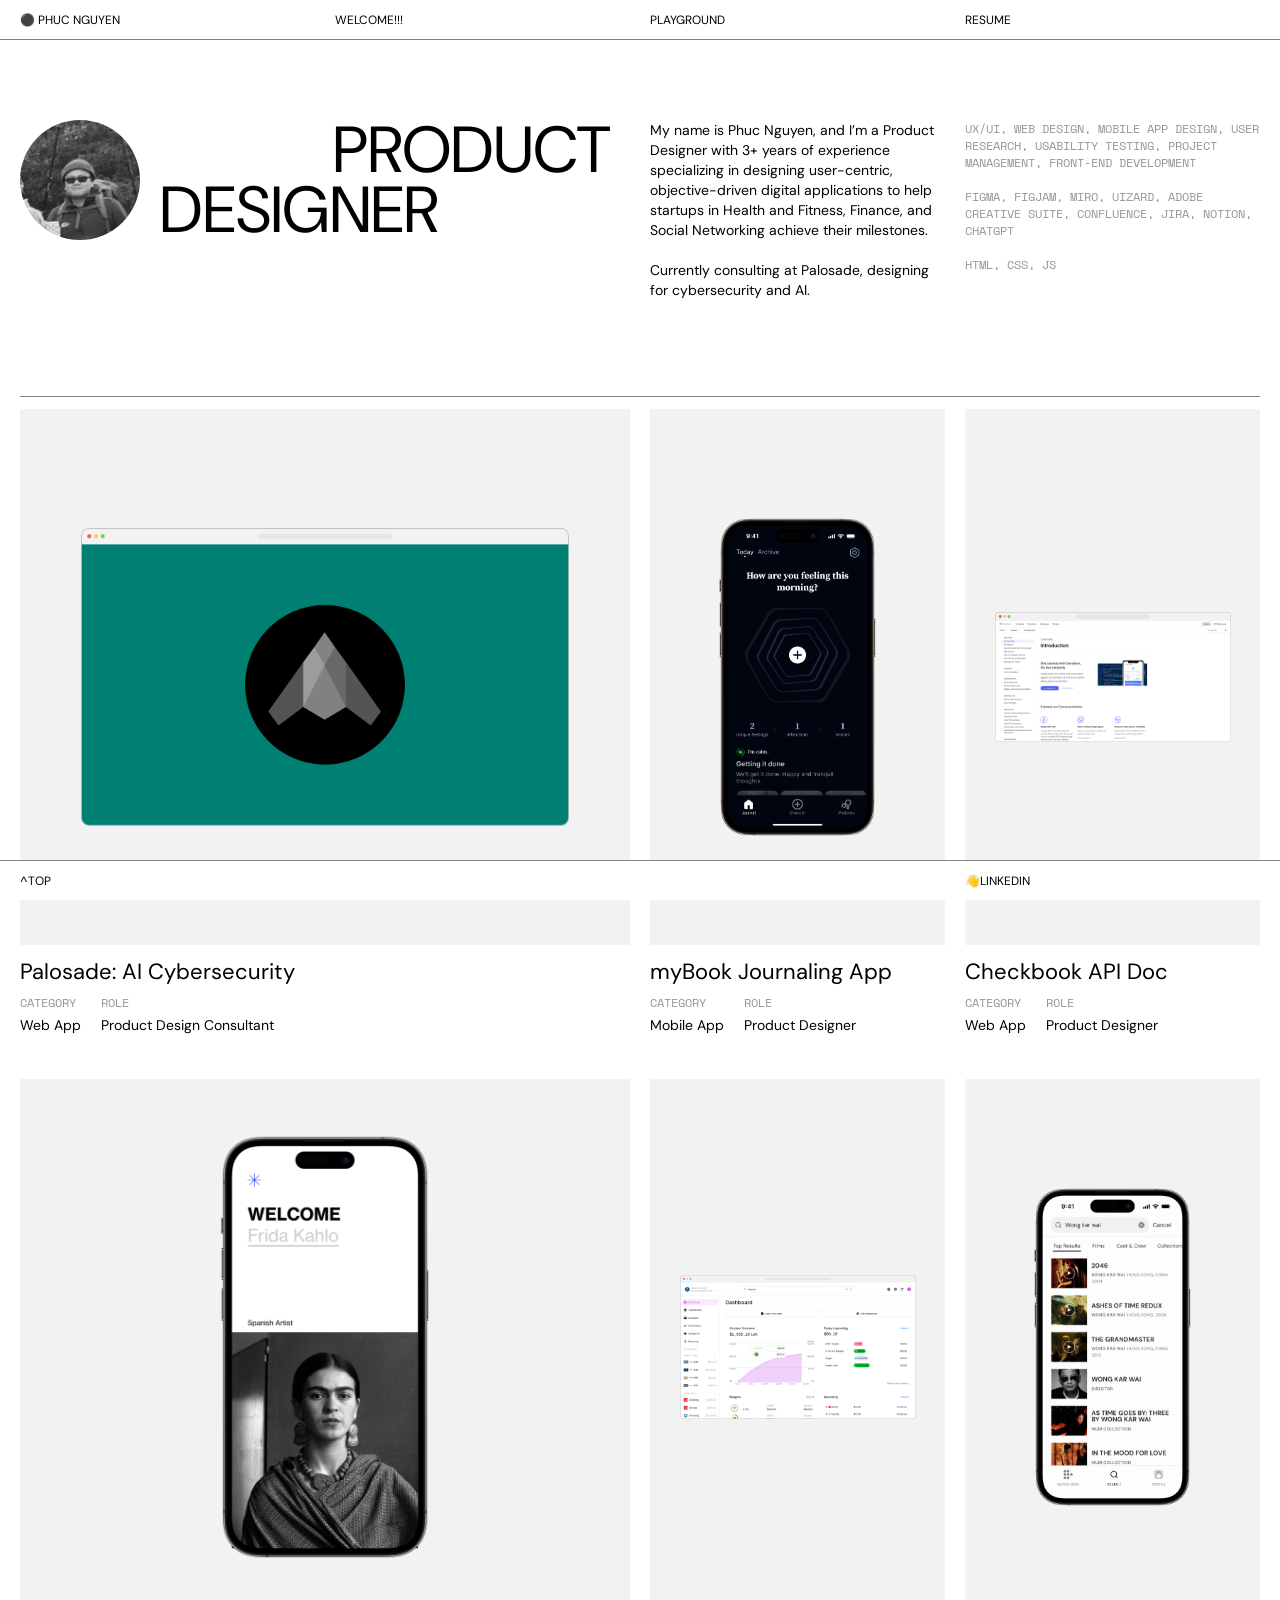
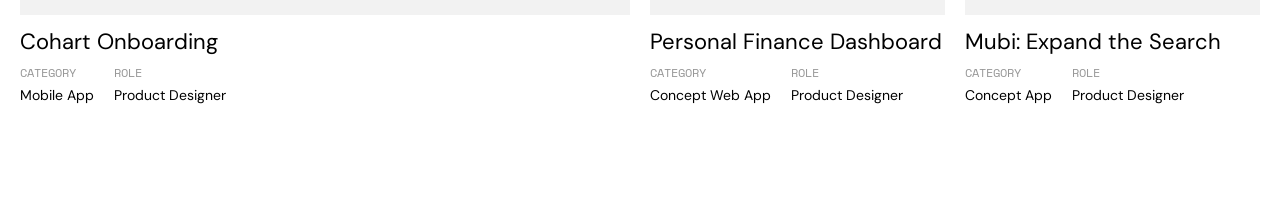
==== commit f43779c4: "new resume and updated tools" ====
--- a/index.html
+++ b/index.html
@@ -77,7 +77,7 @@
             <li>UX/UI, Web Design, Mobile App Design, User Research, Usability Testing,
                 Project Management, front-end development</li>
             <br>
-            <li>Figma, Figjam, Adobe Creative Suite, Confluence, Jira, Notion, ChatGPT</li>
+            <li>Figma, Figjam, Miro, UIzard, Adobe Creative Suite, Confluence, Jira, Notion, ChatGPT</li>
             <br>
             <li>html, css, js</li>
         </ul>
--- a/css/stylesheet.css
+++ b/css/stylesheet.css
@@ -339,7 +339,6 @@
 }
 
 .work-container:nth-of-type(4):hover .img-container {
-    background-color: #00332E;
     background-color: #E6FF00;
 
 
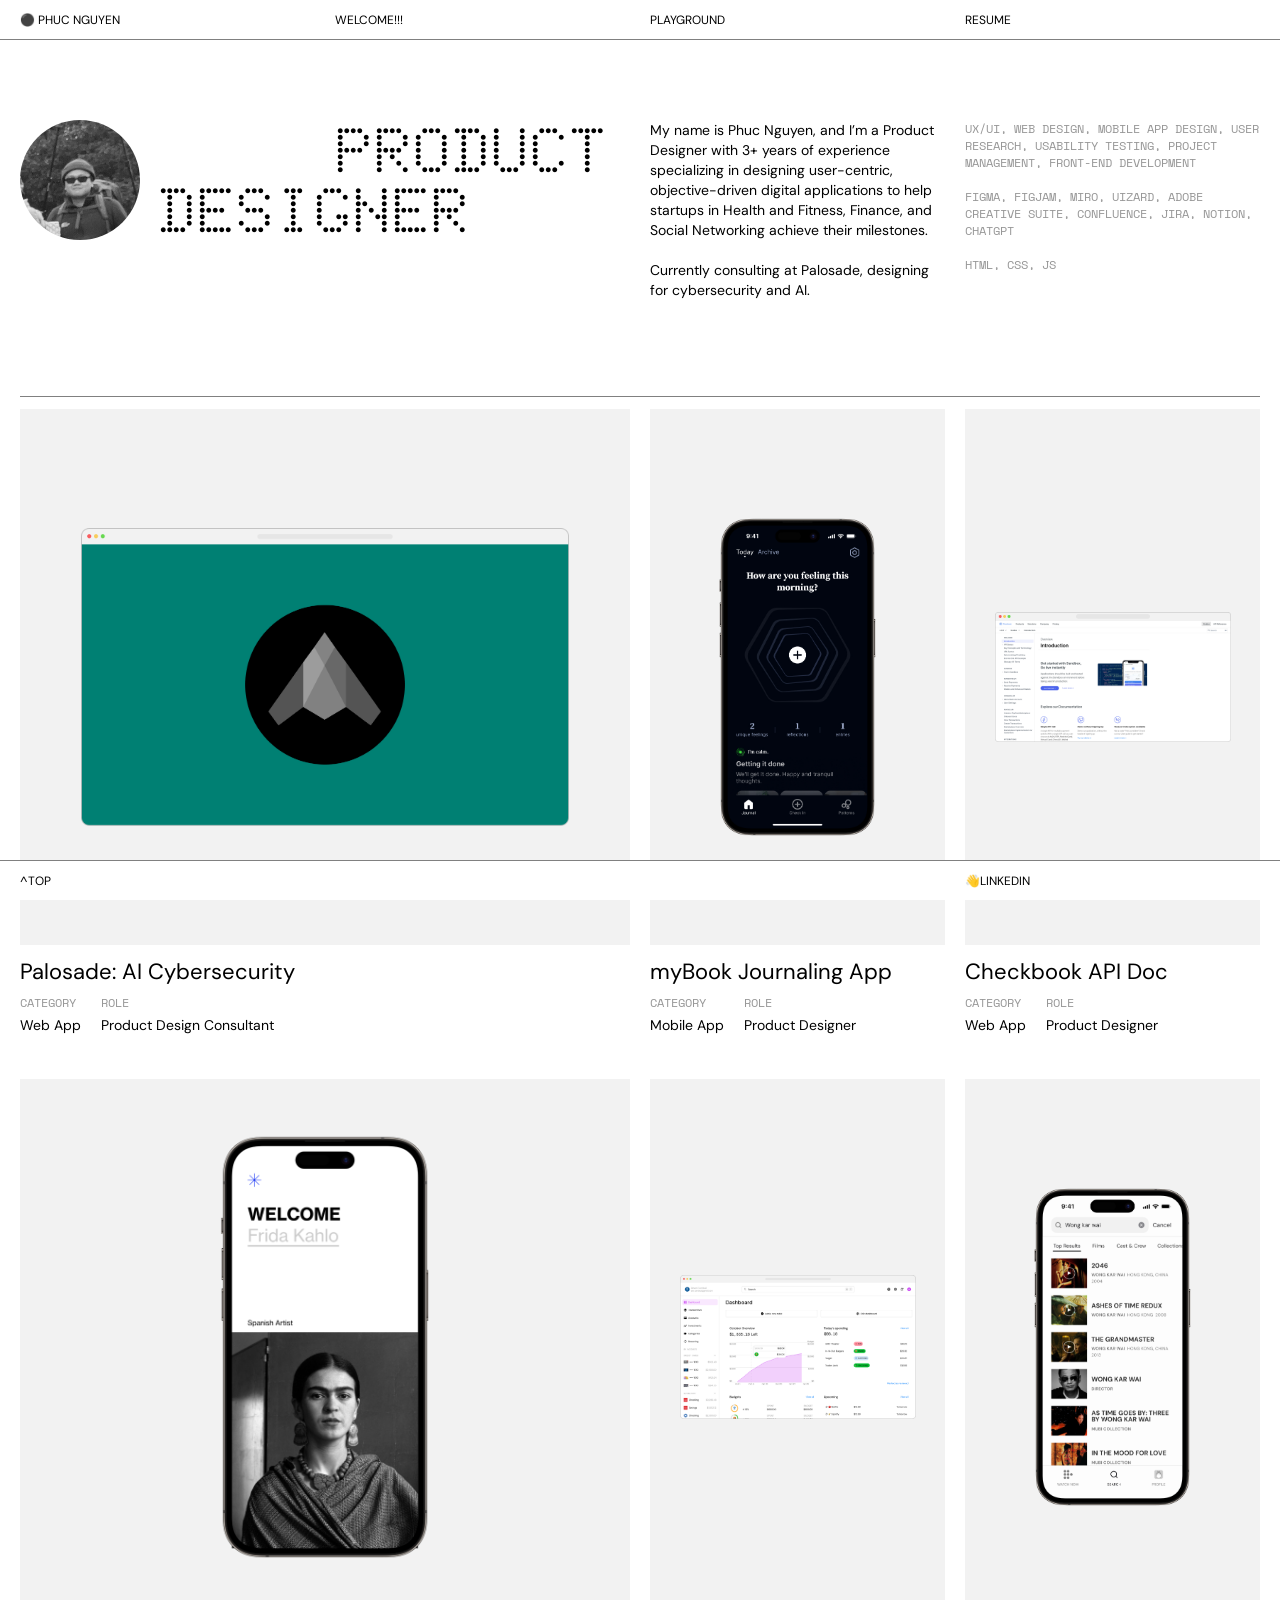
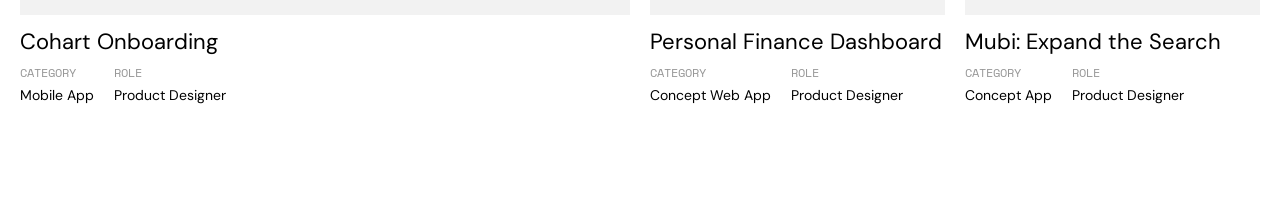
==== commit 01c4adfb: "doto" ====
--- a/index.html
+++ b/index.html
@@ -5,6 +5,7 @@
     <meta charset="UTF-8">
     <meta name="viewport" content="width=device-width, initial-scale=1.0">
     <title>Welcome</title>
+
     <link rel="stylesheet" href="./css/stylesheet.css">
     <link rel="preconnect" href="https://fonts.googleapis.com">
     <link rel="preconnect" href="https://fonts.gstatic.com" crossorigin>
@@ -21,6 +22,8 @@
     <link rel="preconnect" href="https://fonts.googleapis.com">
     <link rel="preconnect" href="https://fonts.gstatic.com" crossorigin>
     <link href="https://fonts.googleapis.com/css2?family=Outfit:wght@100..900&display=swap" rel="stylesheet">
+    <link href="https://fonts.googleapis.com/css2?family=Doto:wght,ROND@100..900,0..100&display=swap" rel="stylesheet">
+
 
     <!-- Apple Touch Icons for iOS -->
     <link rel="apple-touch-icon" sizes="180x180" href="img/icon.png">
@@ -230,7 +233,9 @@
             <p class="h4">^TOP</p>
         </div>
         <div class="nav-item"><a href="_blank"></a></div>
-        <div class="nav-item"><a href="_blank"></a></div>
+
+        <div blank></div>
+
         <div class="nav-item"><a href="https://www.linkedin.com/in/phucngyn/" target="_blank">👋LINKEDIN</a></div>
     </footer>
 
--- a/css/stylesheet.css
+++ b/css/stylesheet.css
@@ -6,11 +6,13 @@
 
 .h1 {
     font-size: 65px;
-    font-weight: 400;
-    font-family: 'dm sans';
+    font-weight: 700;
+    font-family: "doto", sans-serif;
     line-height: 60px;
     color: #000000;
     margin: 0;
+    font-optical-sizing: auto;
+    font-variation-settings: "ROND" 100; /* Maximum roundness */
 }
 
 .checkbook-h1 {
@@ -181,6 +183,36 @@
     width: 100%;
     /* Full width of the container */
     background-color: #fff;
+}
+
+.abouthero {
+    display: grid;
+    grid-template-columns: repeat(4, 1fr); /* Four columns */
+    gap: 20px; /* Space between items */
+    margin-top: 40px;
+    padding: 40px 20px;
+    box-sizing: border-box;
+    width: 100%;
+    background-color: #fff;
+}
+
+.about-text {
+    grid-column: 1 / 4; /* Spans all four columns */
+}
+
+.about-img {
+    grid-column: 1 / 4; /* Starts a new row and spans all four columns */
+    display: grid;
+    grid-template-columns: repeat(auto-fit, minmax(200px, 1fr)); /* Responsive grid for images */
+    gap: 12px;
+    margin-top: 20px;
+}
+
+.about-img img {
+    width: 100%;
+    height: 300px; /* Fixed height for all images */
+    object-fit: cover; /* Ensures the image fills the area without distortion */
+    grid-column: 1 / 2;
 }
 
 /* .container {
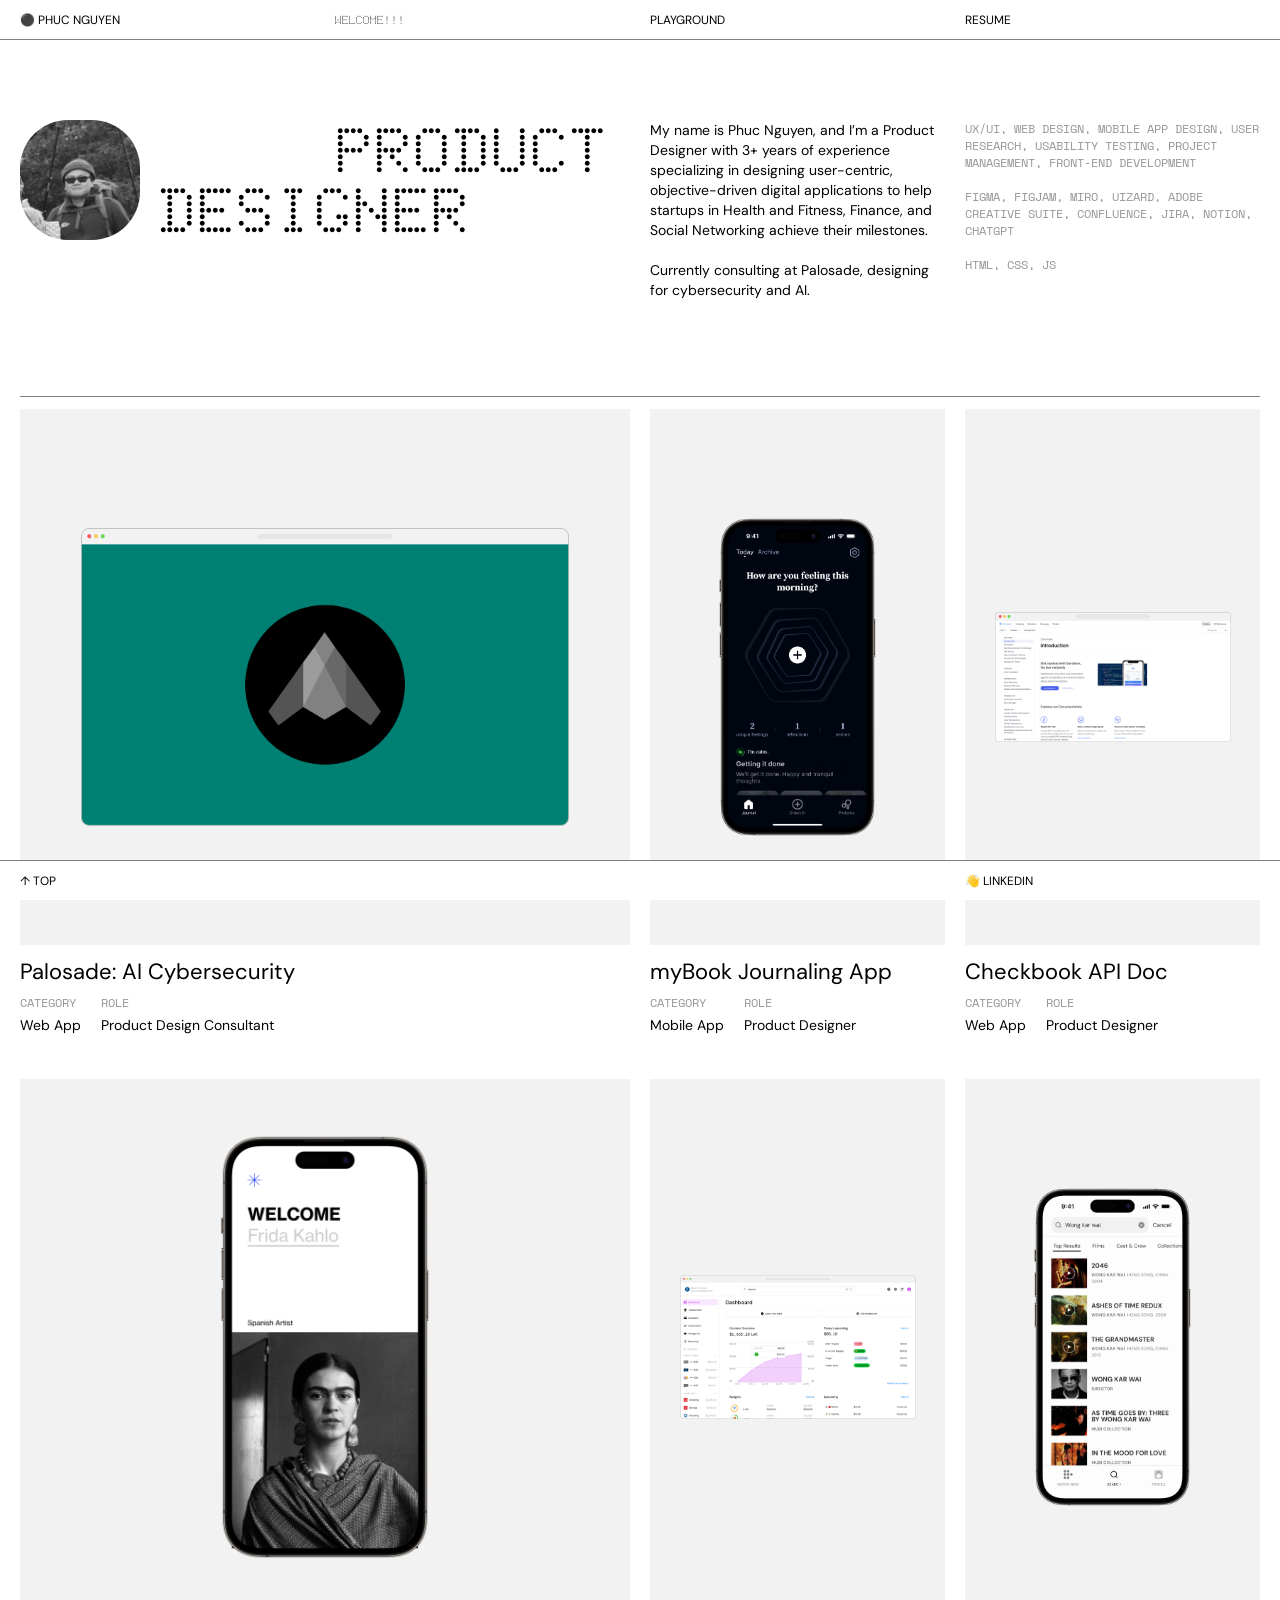
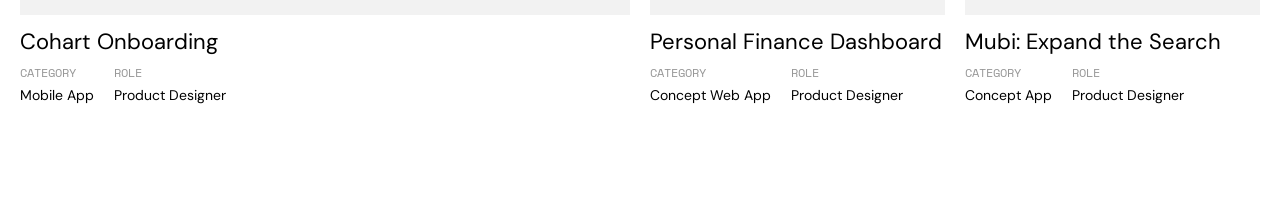
==== commit d86ba377: "fonts" ====
--- a/index.html
+++ b/index.html
@@ -230,13 +230,13 @@
     <!--footer-->
     <footer class="footer-nav">
         <div class="nav-button">
-            <p class="h4">^TOP</p>
+            <p class="nav-item">↑ TOP</p>
         </div>
         <div class="nav-item"><a href="_blank"></a></div>
 
         <div blank></div>
 
-        <div class="nav-item"><a href="https://www.linkedin.com/in/phucngyn/" target="_blank">👋LINKEDIN</a></div>
+        <div class="nav-item"><a href="https://www.linkedin.com/in/phucngyn/" target="_blank">👋 LINKEDIN</a></div>
     </footer>
 
     <script src="js/index.js">
--- a/css/stylesheet.css
+++ b/css/stylesheet.css
@@ -47,9 +47,10 @@
 .h4 {
     text-transform: uppercase;
     font-size: 12px;
-    font-weight: 400;
-    font-family: 'dm sans';
+    font-weight: 600;
+    font-family: 'doto';
     line-height: auto;
+    font-variation-settings: "ROND" 100;
     color: #000
 }
 
@@ -256,7 +257,7 @@
     width: 120px;
     height: 120px;
     background-color: #000000;
-    border-radius: 50%;
+    border-radius: 40%;
     /* position: absolute; */
     z-index: 2;
     /* overflow: hidden; */
